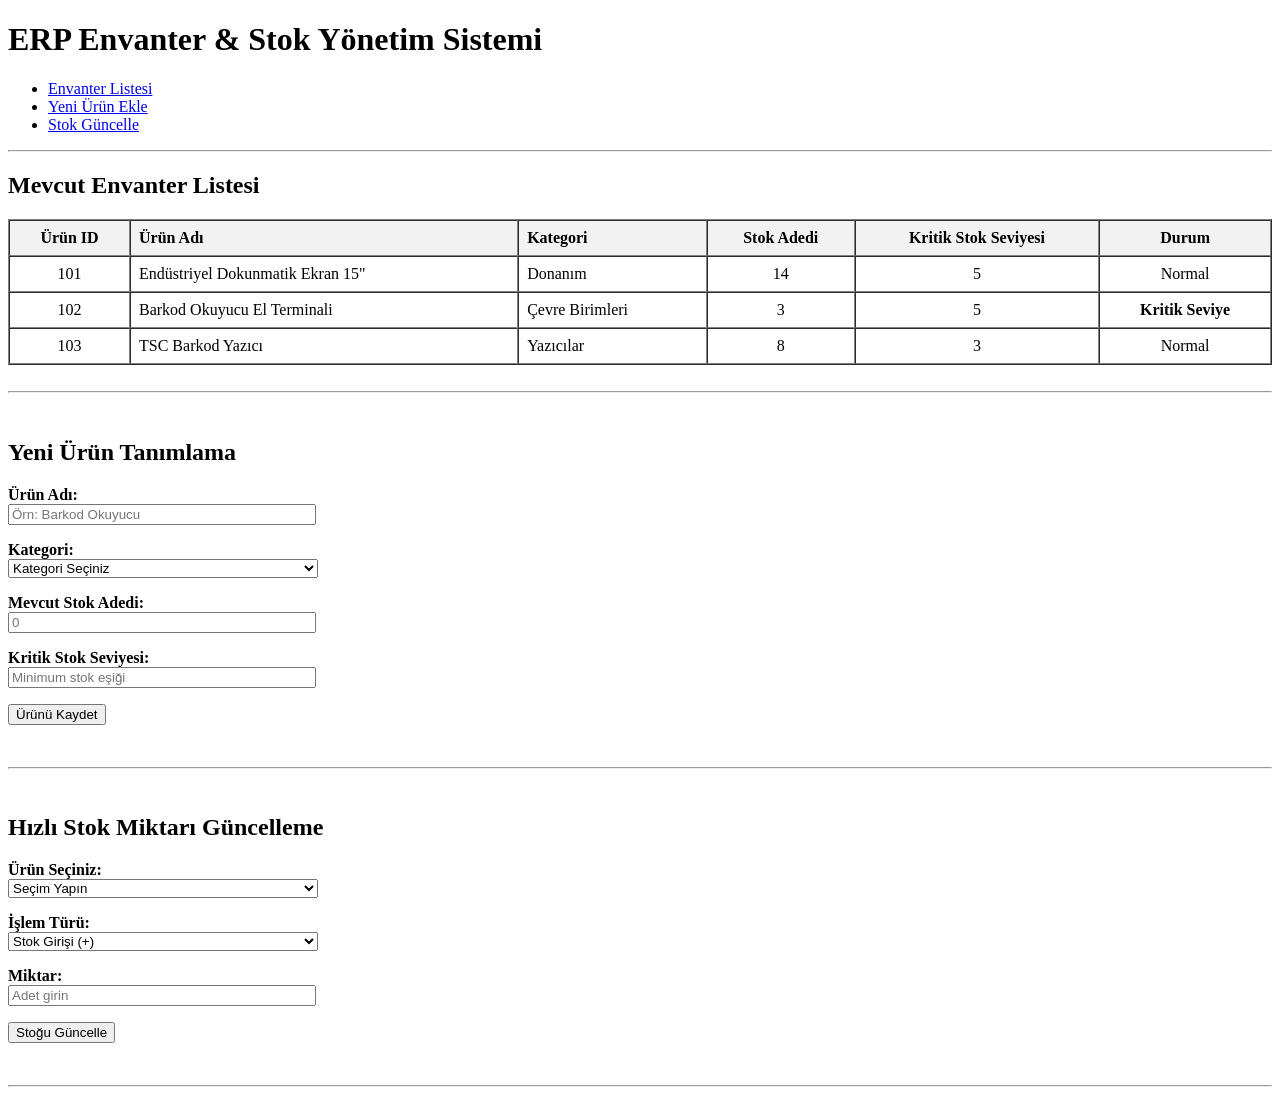
==== index.html @ ead0acec "1. Gun: HTML Iskeleti ve Envanter Taslagi Eklendi Envanter tablosu, urun ekleme formu ve stok guncel" ====
<!DOCTYPE html>
<html lang="tr">
<head>
    <meta charset="UTF-8">
    <meta name="viewport" content="width=device-width, initial-scale=1.0">
    <title>ERP Envanter ve Stok Yönetim Paneli</title>
</head>
<body>

    <!-- Üst Başlık ve Navigasyon -->
    <header>
        <h1>ERP Envanter & Stok Yönetim Sistemi</h1>
        <nav>
            <ul>
                <li><a href="#envanter-listesi">Envanter Listesi</a></li>
                <li><a href="#yeni-urun">Yeni Ürün Ekle</a></li>
                <li><a href="#stok-guncelle">Stok Güncelle</a></li>
            </ul>
        </nav>
    </header>

    <hr>

    <main>
        <!-- 1. Bölüm: Envanter Listesi -->
        <section id="envanter-listesi">
            <h2>Mevcut Envanter Listesi</h2>
            
            <!-- border, cellpadding ve cellspacing ile saf HTML tablo düzeni -->
            <table border="1" cellpadding="8" cellspacing="0" width="100%">
                <thead>
                    <tr bgcolor="#f2f2f2">
                        <th align="center">Ürün ID</th>
                        <th align="left">Ürün Adı</th>
                        <th align="left">Kategori</th>
                        <th align="center">Stok Adedi</th>
                        <th align="center">Kritik Stok Seviyesi</th>
                        <th align="center">Durum</th>
                    </tr>
                </thead>
                <tbody>
                    <tr>
                        <td align="center">101</td>
                        <td>Endüstriyel Dokunmatik Ekran 15"</td>
                        <td>Donanım</td>
                        <td align="center">14</td>
                        <td align="center">5</td>
                        <td align="center">Normal</td>
                    </tr>
                    <tr>
                        <td align="center">102</td>
                        <td>Barkod Okuyucu El Terminali</td>
                        <td>Çevre Birimleri</td>
                        <td align="center">3</td>
                        <td align="center">5</td>
                        <td align="center"><strong>Kritik Seviye</strong></td>
                    </tr>
                    <tr>
                        <td align="center">103</td>
                        <td>TSC Barkod Yazıcı</td>
                        <td>Yazıcılar</td>
                        <td align="center">8</td>
                        <td align="center">3</td>
                        <td align="center">Normal</td>
                    </tr>
                </tbody>
            </table>
        </section>

        <br><hr><br>

        <!-- 2. Bölüm: Yeni Ürün Ekleme Formu -->
        <section id="yeni-urun">
            <h2>Yeni Ürün Tanımlama</h2>
            <form action="#" method="POST">
                <p>
                    <label for="urunAdi"><strong>Ürün Adı:</strong></label><br>
                    <input type="text" id="urunAdi" name="urunAdi" placeholder="Örn: Barkod Okuyucu" style="width: 300px;" required>
                </p>

                <p>
                    <label for="kategoriId"><strong>Kategori:</strong></label><br>
                    <select id="kategoriId" name="kategoriId" style="width: 310px;" required>
                        <option value="">Kategori Seçiniz</option>
                        <option value="1">Dokunmatik Ekranlar</option>
                        <option value="2">Yazıcılar</option>
                        <option value="3">Barkod Okuyucular</option>
                        <option value="4">Donanım & Parça</option>
                    </select>
                </p>

                <p>
                    <label for="stokAdedi"><strong>Mevcut Stok Adedi:</strong></label><br>
                    <input type="number" id="stokAdedi" name="stokAdedi" min="0" placeholder="0" style="width: 300px;" required>
                </p>

                <p>
                    <label for="kritikStok"><strong>Kritik Stok Seviyesi:</strong></label><br>
                    <input type="number" id="kritikStok" name="kritikStok" min="1" placeholder="Minimum stok eşiği" style="width: 300px;" required>
                </p>

                <p>
                    <button type="submit">Ürünü Kaydet</button>
                </p>
            </form>
        </section>

        <br><hr><br>

        <!-- 3. Bölüm: Hızlı Stok Güncelleme Ekranı -->
        <section id="stok-guncelle">
            <h2>Hızlı Stok Miktarı Güncelleme</h2>
            <form action="#" method="POST">
                <p>
                    <label for="guncellenecekUrun"><strong>Ürün Seçiniz:</strong></label><br>
                    <select id="guncellenecekUrun" name="guncellenecekUrun" style="width: 310px;" required>
                        <option value="">Seçim Yapın</option>
                        <option value="101">101 - Endüstriyel Dokunmatik Ekran 15"</option>
                        <option value="102">102 - Barkod Okuyucu El Terminali</option>
                        <option value="103">103 - TSC Barkod Yazıcı</option>
                    </select>
                </p>

                <p>
                    <label for="islemTuru"><strong>İşlem Türü:</strong></label><br>
                    <select id="islemTuru" name="islemTuru" style="width: 310px;" required>
                        <option value="giris">Stok Girişi (+)</option>
                        <option value="cikis">Stok Çıkışı (-)</option>
                        <option value="dogrudan">Doğrudan Miktar Belirle</option>
                    </select>
                </p>

                <p>
                    <label for="islemMiktari"><strong>Miktar:</strong></label><br>
                    <input type="number" id="islemMiktari" name="islemMiktari" min="1" placeholder="Adet girin" style="width: 300px;" required>
                </p>

                <p>
                    <button type="submit">Stoğu Güncelle</button>
                </p>
            </form>
        </section>
    </main>

    <br><hr>


</body>
</html>
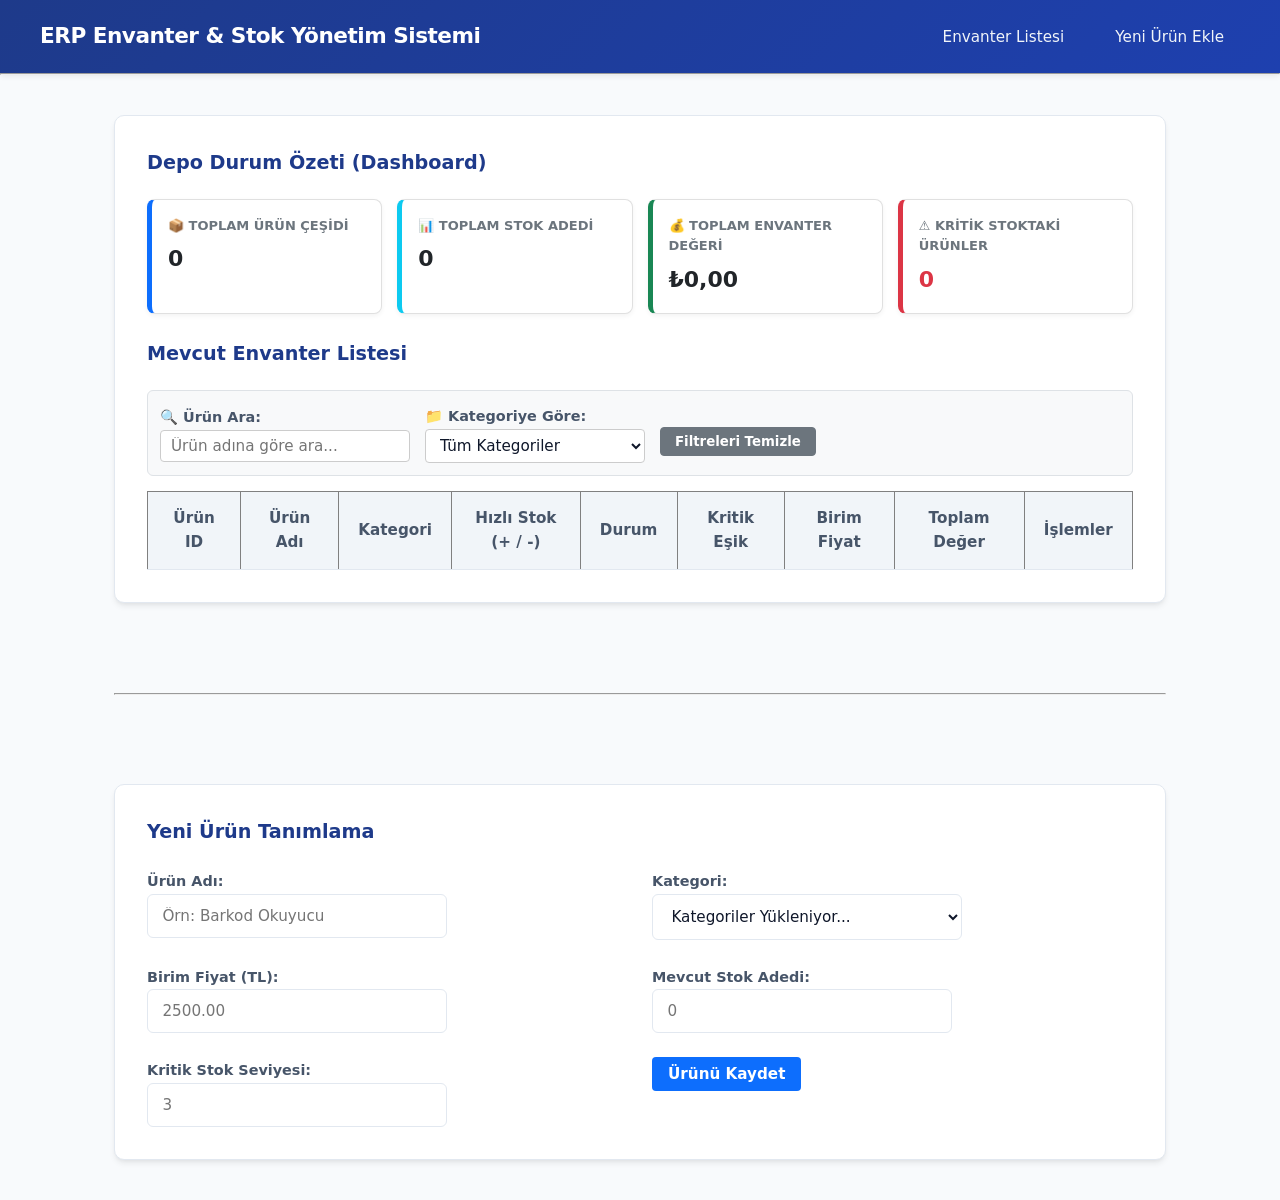
==== commit 76f03ed3: "14. Gün Görev Teslimi 14. Gun - Kritik stok kosullu satir renklendirmesi ve dinamik alarm bildirimi" ====
--- a/index.html
+++ b/index.html
@@ -1,20 +1,107 @@
 <!DOCTYPE html>
 <html lang="tr">
 <head>
+    <link rel="stylesheet" href="style.css">
     <meta charset="UTF-8">
     <meta name="viewport" content="width=device-width, initial-scale=1.0">
     <title>ERP Envanter ve Stok Yönetim Paneli</title>
+    <style>
+        .modal {
+            display: none;
+            position: fixed;
+            z-index: 999;
+            left: 0; top: 0;
+            width: 100%; height: 100%;
+            background-color: rgba(0, 0, 0, 0.5);
+        }
+        .modal-content {
+            background-color: #fff;
+            margin: 8% auto;
+            padding: 20px;
+            border-radius: 8px;
+            width: 350px;
+            box-shadow: 0 4px 8px rgba(0,0,0,0.2);
+        }
+        .stok-btn {
+            padding: 3px 8px;
+            font-weight: bold;
+            cursor: pointer;
+            border-radius: 4px;
+            border: 1px solid #ccc;
+            background: #f8f9fa;
+        }
+        .stok-btn:hover { background: #e2e6ea; }
+
+       
+        .filtre-alani {
+            display: flex;
+            gap: 15px;
+            margin-bottom: 15px;
+            align-items: center;
+            background: #f8f9fa;
+            padding: 12px;
+            border-radius: 6px;
+            border: 1px solid #dee2e6;
+        }
+      
+        .dashboard-grid {
+            display: grid;
+            grid-template-columns: repeat(auto-fit, minmax(200px, 1fr));
+            gap: 15px;
+            margin-bottom: 25px;
+        }
+        .stat-card {
+            background: #ffffff;
+            border: 1px solid #e0e0e0;
+            border-radius: 8px;
+            padding: 16px;
+            box-shadow: 0 2px 5px rgba(0,0,0,0.05);
+            border-left: 5px solid #0d6efd;
+        }
+        .stat-card.warning { border-left-color: #dc3545; }
+        .stat-card.success { border-left-color: #198754; }
+        .stat-card.info { border-left-color: #0dcaf0; }
+        .stat-title {
+            font-size: 13px;
+            color: #6c757d;
+            text-transform: uppercase;
+            font-weight: bold;
+            margin-bottom: 5px;
+        }
+        .stat-value {
+            font-size: 22px;
+            font-weight: bold;
+            color: #212529;
+        }
+        /* 14. GÜN: Kritik Stok Uyarı Barı ve Satır Vurgulama */
+        .alert-banner {
+            display: none;
+            background-color: #f8d7da;
+            color: #842029;
+            border: 1px solid #f5c2c7;
+            padding: 12px 18px;
+            border-radius: 6px;
+            margin-bottom: 20px;
+            font-weight: 500;
+            align-items: center;
+            justify-content: space-between;
+        }
+        .satir-kritik {
+            background-color: #fff2f2 !important;
+        }
+        .satir-kritik:hover {
+            background-color: #ffe6e6 !important;
+        }
+    </style>
 </head>
 <body>
 
-    <!-- Üst Başlık ve Navigasyon -->
     <header>
         <h1>ERP Envanter & Stok Yönetim Sistemi</h1>
         <nav>
             <ul>
                 <li><a href="#envanter-listesi">Envanter Listesi</a></li>
                 <li><a href="#yeni-urun">Yeni Ürün Ekle</a></li>
-                <li><a href="#stok-guncelle">Stok Güncelle</a></li>
             </ul>
         </nav>
     </header>
@@ -22,128 +109,446 @@
     <hr>
 
     <main>
+        <!-- 14. GÜN: KRİTİK STOK DİNAMİK UYARI BARI -->
+        <div id="kritikStokUyariBari" class="alert-banner">
+            <div>
+                <strong>🚨 DİKKAT:</strong> Depoda kritik stok seviyesine düşmüş <span id="kritikSayiVurgu" style="font-weight: bold; text-decoration: underline;">0</span> adet ürün bulunmaktadır! Lütfen acil tedarik sağlayınız.
+            </div>
+            <button onclick="document.querySelector('#kritikStokUyariBari').style.display='none'" style="background: none; border: none; font-size: 16px; cursor: pointer; color: #842029; font-weight: bold;">✕</button>
+        </div>
         <!-- 1. Bölüm: Envanter Listesi -->
         <section id="envanter-listesi">
+          <!-- 12. GÜN: DASHBOARD SAYAÇ KARTLARI -->
+            <h2>Depo Durum Özeti (Dashboard)</h2>
+            <div class="dashboard-grid">
+                <div class="stat-card">
+                    <div class="stat-title">📦 Toplam Ürün Çeşidi</div>
+                    <div class="stat-value" id="kartToplamCesit">0</div>
+                </div>
+                <div class="stat-card info">
+                    <div class="stat-title">📊 Toplam Stok Adedi</div>
+                    <div class="stat-value" id="kartToplamStok">0</div>
+                </div>
+                <div class="stat-card success">
+                    <div class="stat-title">💰 Toplam Envanter Değeri</div>
+                    <div class="stat-value" id="kartToplamDeger">₺0,00</div>
+                </div>
+                <div class="stat-card warning">
+                    <div class="stat-title">⚠️ Kritik Stoktaki Ürünler</div>
+                    <div class="stat-value" id="kartKritikStok" style="color: #dc3545;">0</div>
+                </div>
+            </div>
             <h2>Mevcut Envanter Listesi</h2>
             
-            <!-- border, cellpadding ve cellspacing ile saf HTML tablo düzeni -->
+         
+            <div class="filtre-alani">
+                <div>
+                    <label for="aramaKutusu"><strong>🔍 Ürün Ara:</strong></label><br>
+                    <input type="text" id="aramaKutusu" placeholder="Ürün adına göre ara..." style="padding: 6px 10px; width: 250px; border: 1px solid #ccc; border-radius: 4px;">
+                </div>
+
+                <div>
+                    <label for="filtreKategori"><strong>📁 Kategoriye Göre:</strong></label><br>
+                    <select id="filtreKategori" style="padding: 6px 10px; width: 220px; border: 1px solid #ccc; border-radius: 4px;">
+                        <option value="">Tüm Kategoriler</option>
+                    </select>
+                </div>
+
+                <div style="margin-top: 18px;">
+                    <button type="button" onclick="filtreleriTemizle()" style="padding: 6px 14px; cursor: pointer; border: 1px solid #6c757d; background: #6c757d; color: white; border-radius: 4px; font-weight: bold;">Filtreleri Temizle</button>
+                </div>
+            </div>
+
             <table border="1" cellpadding="8" cellspacing="0" width="100%">
                 <thead>
-                    <tr bgcolor="#f2f2f2">
-                        <th align="center">Ürün ID</th>
-                        <th align="left">Ürün Adı</th>
-                        <th align="left">Kategori</th>
-                        <th align="center">Stok Adedi</th>
-                        <th align="center">Kritik Stok Seviyesi</th>
-                        <th align="center">Durum</th>
+                    <tr>
+                        <th>Ürün ID</th>
+                        <th>Ürün Adı</th>
+                        <th>Kategori</th>
+                        <th>Hızlı Stok (+ / -)</th>
+                        <th>Durum</th>
+                        <th>Kritik Eşik</th>
+                        <th>Birim Fiyat</th>
+                        <th>Toplam Değer</th>
+                        <th>İşlemler</th>
                     </tr>
                 </thead>
-                <tbody>
-                    <tr>
-                        <td align="center">101</td>
-                        <td>Endüstriyel Dokunmatik Ekran 15"</td>
-                        <td>Donanım</td>
-                        <td align="center">14</td>
-                        <td align="center">5</td>
-                        <td align="center">Normal</td>
-                    </tr>
-                    <tr>
-                        <td align="center">102</td>
-                        <td>Barkod Okuyucu El Terminali</td>
-                        <td>Çevre Birimleri</td>
-                        <td align="center">3</td>
-                        <td align="center">5</td>
-                        <td align="center"><strong>Kritik Seviye</strong></td>
-                    </tr>
-                    <tr>
-                        <td align="center">103</td>
-                        <td>TSC Barkod Yazıcı</td>
-                        <td>Yazıcılar</td>
-                        <td align="center">8</td>
-                        <td align="center">3</td>
-                        <td align="center">Normal</td>
-                    </tr>
+                <tbody id="envanterTabloGovdesi">
+                  
                 </tbody>
             </table>
         </section>
 
         <br><hr><br>
 
-        <!-- 2. Bölüm: Yeni Ürün Ekleme Formu -->
+      
         <section id="yeni-urun">
             <h2>Yeni Ürün Tanımlama</h2>
-            <form action="#" method="POST">
+            <form id="yeniUrunFormu">
                 <p>
                     <label for="urunAdi"><strong>Ürün Adı:</strong></label><br>
-                    <input type="text" id="urunAdi" name="urunAdi" placeholder="Örn: Barkod Okuyucu" style="width: 300px;" required>
-                </p>
-
+                    <input type="text" id="urunAdi" placeholder="Örn: Barkod Okuyucu" style="width: 300px;" required>
+                </p>
                 <p>
                     <label for="kategoriId"><strong>Kategori:</strong></label><br>
-                    <select id="kategoriId" name="kategoriId" style="width: 310px;" required>
-                        <option value="">Kategori Seçiniz</option>
-                        <option value="1">Dokunmatik Ekranlar</option>
-                        <option value="2">Yazıcılar</option>
-                        <option value="3">Barkod Okuyucular</option>
-                        <option value="4">Donanım & Parça</option>
+                    <select id="kategoriId" style="width: 310px;" required>
+                        <option value="">Kategoriler Yükleniyor...</option>
                     </select>
                 </p>
-
+                <p>
+                    <label for="birimFiyat"><strong>Birim Fiyat (TL):</strong></label><br>
+                    <input type="number" id="birimFiyat" step="0.01" min="0" placeholder="2500.00" style="width: 300px;" required>
+                </p>
                 <p>
                     <label for="stokAdedi"><strong>Mevcut Stok Adedi:</strong></label><br>
-                    <input type="number" id="stokAdedi" name="stokAdedi" min="0" placeholder="0" style="width: 300px;" required>
-                </p>
-
+                    <input type="number" id="stokAdedi" min="0" placeholder="0" style="width: 300px;" required>
+                </p>
                 <p>
                     <label for="kritikStok"><strong>Kritik Stok Seviyesi:</strong></label><br>
-                    <input type="number" id="kritikStok" name="kritikStok" min="1" placeholder="Minimum stok eşiği" style="width: 300px;" required>
-                </p>
-
-                <p>
-                    <button type="submit">Ürünü Kaydet</button>
-                </p>
-            </form>
-        </section>
-
-        <br><hr><br>
-
-        <!-- 3. Bölüm: Hızlı Stok Güncelleme Ekranı -->
-        <section id="stok-guncelle">
-            <h2>Hızlı Stok Miktarı Güncelleme</h2>
-            <form action="#" method="POST">
-                <p>
-                    <label for="guncellenecekUrun"><strong>Ürün Seçiniz:</strong></label><br>
-                    <select id="guncellenecekUrun" name="guncellenecekUrun" style="width: 310px;" required>
-                        <option value="">Seçim Yapın</option>
-                        <option value="101">101 - Endüstriyel Dokunmatik Ekran 15"</option>
-                        <option value="102">102 - Barkod Okuyucu El Terminali</option>
-                        <option value="103">103 - TSC Barkod Yazıcı</option>
-                    </select>
-                </p>
-
-                <p>
-                    <label for="islemTuru"><strong>İşlem Türü:</strong></label><br>
-                    <select id="islemTuru" name="islemTuru" style="width: 310px;" required>
-                        <option value="giris">Stok Girişi (+)</option>
-                        <option value="cikis">Stok Çıkışı (-)</option>
-                        <option value="dogrudan">Doğrudan Miktar Belirle</option>
-                    </select>
-                </p>
-
-                <p>
-                    <label for="islemMiktari"><strong>Miktar:</strong></label><br>
-                    <input type="number" id="islemMiktari" name="islemMiktari" min="1" placeholder="Adet girin" style="width: 300px;" required>
-                </p>
-
-                <p>
-                    <button type="submit">Stoğu Güncelle</button>
+                    <input type="number" id="kritikStok" min="1" placeholder="3" style="width: 300px;" required>
+                </p>
+                <p>
+                    <button type="submit" style="background-color: #0d6efd; color: white; padding: 8px 16px; border: none; border-radius: 4px; cursor: pointer; font-weight: bold;">Ürünü Kaydet</button>
                 </p>
             </form>
         </section>
     </main>
 
-    <br><hr>
-
-
+   
+    <div id="duzenleModal" class="modal">
+        <div class="modal-content">
+            <h3>Ürün Bilgilerini Düzenle</h3>
+            <form id="modalDuzenleFormu">
+                <input type="hidden" id="editUrunId">
+                <p>
+                    <label><strong>Ürün Adı:</strong></label><br>
+                    <input type="text" id="editUrunAdi" style="width: 95%;" required>
+                </p>
+                <p>
+                    <label><strong>Birim Fiyat (TL):</strong></label><br>
+                    <input type="number" id="editBirimFiyat" step="0.01" style="width: 95%;" required>
+                </p>
+                <p>
+                    <label><strong>Stok Adedi:</strong></label><br>
+                    <input type="number" id="editStokAdedi" style="width: 95%;" required>
+                </p>
+                <p>
+                    <label><strong>Kritik Stok Eşiği:</strong></label><br>
+                    <input type="number" id="editKritikStok" style="width: 95%;" required>
+                </p>
+                <div style="text-align: right; margin-top: 15px;">
+                    <button type="button" onclick="modalKapat()" style="padding: 6px 12px; margin-right: 8px; cursor: pointer;">İptal</button>
+                    <button type="submit" style="background-color: #ffc107; color: black; border: none; padding: 6px 14px; border-radius: 4px; font-weight: bold; cursor: pointer;">Güncelle</button>
+                </div>
+            </form>
+        </div>
+    </div>
+
+<script>
+  const API_BASE = 'http://localhost:5134/api';
+  let tumUrunler = []; 
+// 12. GÜN: Dashboard Verilerini Çek ve Kartlara Bas
+  async function dashboardVerileriniGetir() {
+    try {
+      const yanit = await fetch(`${API_BASE}/dashboard`);
+      const data = await yanit.json();
+
+      const toplamCesit = data.toplamUrunCesidi ?? data.ToplamUrunCesidi ?? 0;
+      const toplamStok = data.toplamStokAdedi ?? data.ToplamStokAdedi ?? 0;
+      const toplamDeger = data.toplamEnvanterDegeri ?? data.ToplamEnvanterDegeri ?? 0;
+      const kritikStok = data.kritikUrunSayisi ?? data.KritikUrunSayisi ?? 0;
+
+      document.querySelector('#kartToplamCesit').textContent = toplamCesit;
+      document.querySelector('#kartToplamStok').textContent = Number(toplamStok).toLocaleString('tr-TR');
+      document.querySelector('#kartToplamDeger').textContent = Number(toplamDeger).toLocaleString('tr-TR', { style: 'currency', currency: 'TRY' });
+      document.querySelector('#kartKritikStok').textContent = kritikStok;
+    } catch (hata) {
+      console.error('Dashboard çekme hatası:', hata);
+    }
+  }
+ 
+  async function envanteriGetir() {
+    try {
+      const yanit = await fetch(`${API_BASE}/products`);
+      tumUrunler = await yanit.json();
+      tabloyuEkranaBas(tumUrunler);
+      dashboardVerileriniGetir(); // <-- Tablo yenilendikçe kartları da anlık yeniler
+    } catch (hata) {
+      console.error('Listeleme hatası:', hata);
+    }
+  }
+  // 14. GÜN: Tabloyu Ekrana Basma & Kritik Stokları Kırmızıyla Vurgulama
+  function tabloyuEkranaBas(liste) {
+    const tabloGovdesi = document.querySelector('#envanterTabloGovdesi');
+    const uyariBari = document.querySelector('#kritikStokUyariBari');
+    const uyariSayi = document.querySelector('#kritikSayiVurgu');
+    
+    if (!tabloGovdesi) return;
+    tabloGovdesi.innerHTML = '';
+
+    if (liste.length === 0) {
+      tabloGovdesi.innerHTML = `<tr><td colspan="9" align="center" style="color: #6c757d; padding: 20px;">Aramanıza uygun ürün bulunamadı.</td></tr>`;
+      if (uyariBari) uyariBari.style.display = 'none';
+      return;
+    }
+
+    // 14. Gün: Kritik stokta kaç ürün var say ve uyarı barını yönet
+    let kritikUrunAdedi = 0;
+
+    liste.forEach(urun => {
+      const satir = document.createElement('tr');
+
+      // ÖDEV ŞARTI: Stok kritik eşiğe eşit veya altındaysa
+      const isKritik = urun.stokAdedi <= urun.kritikStokSeviyesi;
+
+      if (isKritik) {
+        kritikUrunAdedi++;
+        satir.classList.add('satir-kritik'); // Satırı kırmızı tonuyla boya
+      }
+
+      const durumRozeti = isKritik
+        ? `<span style="color: #dc3545; font-weight: bold; background: #ffe6e6; padding: 3px 8px; border-radius: 4px; border: 1px solid #f5c2c7;">⚠️ Kritik Stok</span>`
+        : `<span style="color: #198754; background: #e8f5e9; padding: 3px 8px; border-radius: 4px;">Yeterli</span>`;
+
+      satir.innerHTML = `
+        <td>${urun.urunID}</td>
+        <td><strong>${urun.urunAdi}</strong></td>
+        <td>${urun.kategoriAdi}</td>
+        <td>
+          <button class="stok-btn" onclick="hizliStokDegistir(${urun.urunID}, -1)">➖</button>
+          <strong style="margin: 0 8px; font-size: 15px; color: ${isKritik ? '#dc3545' : '#212529'};">${urun.stokAdedi}</strong>
+          <button class="stok-btn" onclick="hizliStokDegistir(${urun.urunID}, 1)">➕</button>
+        </td>
+        <td>${durumRozeti}</td>
+        <td>${urun.kritikStokSeviyesi}</td>
+        <td>${Number(urun.birimFiyat).toLocaleString('tr-TR', { style: 'currency', currency: 'TRY' })}</td>
+        <td>${Number(urun.toplamDeger).toLocaleString('tr-TR', { style: 'currency', currency: 'TRY' })}</td>
+        <td>
+          <button onclick="duzenleModalAc(${urun.urunID})" style="background-color: #ffc107; color: black; border: none; padding: 5px 10px; border-radius: 4px; cursor: pointer; font-weight: bold; margin-right: 5px;">Düzenle</button>
+          <button onclick="urunSil(${urun.urunID})" style="background-color: #dc3545; color: white; border: none; padding: 5px 10px; border-radius: 4px; cursor: pointer; font-weight: bold;">Sil</button>
+        </td>
+      `;
+      tabloGovdesi.appendChild(satir);
+    });
+
+    // Kritik ürün varsa üstteki kırmızı uyarı barını göster, yoksa gizle
+    if (uyariBari && uyariSayi) {
+      if (kritikUrunAdedi > 0) {
+        uyariSayi.textContent = kritikUrunAdedi;
+        uyariBari.style.display = 'flex';
+      } else {
+        uyariBari.style.display = 'none';
+      }
+    }
+  }  function filtreUygula() {
+    const aramaMetni = document.querySelector('#aramaKutusu').value.toLowerCase().trim();
+    const secilenKategori = document.querySelector('#filtreKategori').value;
+
+    const filtrelenmis = tumUrunler.filter(urun => {
+      const isimUyuyor = urun.urunAdi.toLowerCase().includes(aramaMetni);
+      const kategoriUyuyor = secilenKategori === '' || urun.kategoriAdi === secilenKategori;
+      return isimUyuyor && kategoriUyuyor;
+    });
+
+    tabloyuEkranaBas(filtrelenmis);
+  }
+
+ 
+  function filtreleriTemizle() {
+    document.querySelector('#aramaKutusu').value = '';
+    document.querySelector('#filtreKategori').value = '';
+    tabloyuEkranaBas(tumUrunler);
+  }
+
+ 
+  document.querySelector('#aramaKutusu').addEventListener('input', filtreUygula);
+  document.querySelector('#filtreKategori').addEventListener('change', filtreUygula);
+
+
+  async function kategorileriGetir() {
+    try {
+      const yanit = await fetch(`${API_BASE}/categories`);
+      const kategoriler = await yanit.json();
+      
+      const formSelect = document.querySelector('#kategoriId');
+      const filtreSelect = document.querySelector('#filtreKategori');
+
+      if (formSelect) formSelect.innerHTML = '<option value="">Kategori Seçiniz</option>';
+      if (filtreSelect) filtreSelect.innerHTML = '<option value="">Tüm Kategoriler</option>';
+
+      kategoriler.forEach(k => {
+       
+        if (formSelect) {
+          const optForm = document.createElement('option');
+          optForm.value = k.kategoriID;
+          optForm.textContent = k.kategoriAdi;
+          formSelect.appendChild(optForm);
+        }
+
+       
+        if (filtreSelect) {
+          const optFiltre = document.createElement('option');
+          optFiltre.value = k.kategoriAdi;
+          optFiltre.textContent = k.kategoriAdi;
+          filtreSelect.appendChild(optFiltre);
+        }
+      });
+    } catch (hata) {
+      console.error('Kategori çekme hatası:', hata);
+    }
+  }
+
+ 
+  async function hizliStokDegistir(id, degisim) {
+    try {
+      await fetch(`${API_BASE}/products/${id}/stock?degisim=${degisim}`, { method: 'PATCH' });
+      await envanteriGetir();
+      filtreUygula();
+    } catch (hata) {
+      console.error('Stok değişim hatası:', hata);
+    }
+  }
+
+
+  function duzenleModalAc(id) {
+    const urun = tumUrunler.find(u => u.urunID === id);
+    if (!urun) return;
+
+    document.querySelector('#editUrunId').value = urun.urunID;
+    document.querySelector('#editUrunAdi').value = urun.urunAdi;
+    document.querySelector('#editBirimFiyat').value = urun.birimFiyat;
+    document.querySelector('#editStokAdedi').value = urun.stokAdedi;
+    document.querySelector('#editKritikStok').value = urun.kritikStokSeviyesi;
+    document.querySelector('#duzenleModal').style.display = 'block';
+  }
+
+  function modalKapat() {
+    document.querySelector('#duzenleModal').style.display = 'none';
+  }
+
+  // 13. GÜN: Modal Ürün Güncelleme Validasyonu
+document.querySelector('#modalDuzenleFormu').addEventListener('submit', async (e) => {
+    e.preventDefault();
+
+    const urunID = parseInt(document.querySelector('#editUrunId').value);
+    const urunAdi = document.querySelector('#editUrunAdi').value.trim();
+    const birimFiyat = parseFloat(document.querySelector('#editBirimFiyat').value);
+    const stokAdedi = parseInt(document.querySelector('#editStokAdedi').value);
+    const kritikStokSeviyesi = parseInt(document.querySelector('#editKritikStok').value);
+
+    // Kontroller: Hatalıysa durdur ve uyar
+    if (urunAdi.length < 2) {
+        alert('Hata: Ürün adı en az 2 harf olmalı!');
+        return;
+    }
+    if (isNaN(birimFiyat) || birimFiyat <= 0) {
+        alert('Hata: Fiyat 0 veya eksi olamaz!');
+        return;
+    }
+    if (isNaN(stokAdedi) || stokAdedi < 0) {
+        alert('Hata: Stok adedi eksi olamaz!');
+        return;
+    }
+    if (isNaN(kritikStokSeviyesi) || kritikStokSeviyesi < 1) {
+        alert('Hata: Kritik stok eşiği en az 1 olmalıdır!');
+        return;
+    }
+
+    const guncelVeri = { urunID, urunAdi, birimFiyat, stokAdedi, kritikStokSeviyesi };
+
+    try {
+        const yanit = await fetch(`${API_BASE}/products`, {
+            method: 'PUT',
+            headers: { 'Content-Type': 'application/json' },
+            body: JSON.stringify(guncelVeri)
+        });
+        const sonuc = await yanit.json();
+        if (sonuc.success) {
+            alert('Ürün başarıyla güncellendi!');
+            modalKapat();
+            await envanteriGetir();
+            filtreUygula();
+        } else {
+            alert('Sunucu Hatası: ' + sonuc.message);
+        }
+    } catch (hata) {
+        console.error('Güncelleme hatası:', hata);
+        alert('Sunucuya bağlanılamadı.');
+    }
+});
+
+  async function urunSil(id) {
+    if (!confirm(`${id} ID'li ürünü silmek istediğinize emin misiniz?`)) return;
+    try {
+      await fetch(`${API_BASE}/products/${id}`, { method: 'DELETE' });
+      await envanteriGetir();
+      filtreUygula();
+    } catch (hata) {
+      console.error('Silme hatası:', hata);
+    }
+  }
+
+ 
+  // 13. GÜN: Yeni Ürün Ekleme Validasyonu (Güvenlik Kontrolü)
+document.querySelector('#yeniUrunFormu').addEventListener('submit', async (e) => {
+    e.preventDefault();
+
+    const urunAdi = document.querySelector('#urunAdi').value.trim();
+    const kategoriID = parseInt(document.querySelector('#kategoriId').value);
+    const birimFiyat = parseFloat(document.querySelector('#birimFiyat').value);
+    const stokAdedi = parseInt(document.querySelector('#stokAdedi').value);
+    const kritikStokSeviyesi = parseInt(document.querySelector('#kritikStok').value);
+
+    // Kontroller: Hatalıysa durdur ve uyar
+    if (urunAdi.length < 2) {
+        alert('Hata: Ürün adı en az 2 harf olmalı, boş bırakılamaz!');
+        return;
+    }
+    if (isNaN(kategoriID) || kategoriID <= 0) {
+        alert('Hata: Lütfen bir kategori seçiniz!');
+        return;
+    }
+    if (isNaN(birimFiyat) || birimFiyat <= 0) {
+        alert('Hata: Fiyat 0 veya eksi olamaz!');
+        return;
+    }
+    if (isNaN(stokAdedi) || stokAdedi < 0) {
+        alert('Hata: Stok adedi eksi (negatif) olamaz!');
+        return;
+    }
+    if (isNaN(kritikStokSeviyesi) || kritikStokSeviyesi < 1) {
+        alert('Hata: Kritik stok eşiği en az 1 olmalıdır!');
+        return;
+    }
+
+    const yeniUrun = { urunAdi, kategoriID, birimFiyat, stokAdedi, kritikStokSeviyesi };
+
+    try {
+        const yanit = await fetch(`${API_BASE}/products`, {
+            method: 'POST',
+            headers: { 'Content-Type': 'application/json' },
+            body: JSON.stringify(yeniUrun)
+        });
+        const sonuc = await yanit.json();
+        if (sonuc.success) {
+            alert('Ürün başarıyla eklendi!');
+            document.querySelector('#yeniUrunFormu').reset();
+            await envanteriGetir();
+            filtreUygula();
+        } else {
+            alert('Sunucu Hatası: ' + sonuc.message);
+        }
+    } catch (hata) {
+        console.error('Ekleme hatası:', hata);
+        alert('Sunucuya bağlanılamadı.');
+    }
+});
+  document.addEventListener('DOMContentLoaded', () => {
+    envanteriGetir();
+    kategorileriGetir();
+    dashboardVerileriniGetir();
+  });
+  
+</script>
 </body>
 </html>
--- a/style.css
+++ b/style.css
@@ -0,0 +1,207 @@
+
+:root {
+    --primary-color: #1e3a8a;
+    --primary-hover: #1d4ed8;
+    --secondary-color: #475569;
+    --bg-color: #f8fafc;
+    --card-bg: #ffffff;
+    --text-color: #0f172a;
+    --border-color: #e2e8f0;
+    --danger-color: #dc2626;
+    --danger-bg: #fee2e2;
+    --success-color: #16a34a;
+    --success-bg: #dcfce7;
+    --shadow: 0 4px 6px -1px rgba(0, 0, 0, 0.08), 0 2px 4px -2px rgba(0, 0, 0, 0.05);
+    --radius: 10px;
+}
+
+* {
+    margin: 0;
+    padding: 0;
+    box-sizing: border-box;
+    font-family: 'Segoe UI', system-ui, -apple-system, sans-serif;
+}
+
+body {
+    background-color: var(--bg-color);
+    color: var(--text-color);
+    line-height: 1.6;
+}
+
+
+header {
+    background: linear-gradient(135deg, #1e3a8a, #1e40af);
+    color: #ffffff;
+    padding: 1.2rem 2.5rem;
+    display: flex;
+    justify-content: space-between;
+    align-items: center;
+    box-shadow: var(--shadow);
+}
+
+header h1 {
+    font-size: 1.35rem;
+    font-weight: 700;
+    letter-spacing: -0.5px;
+}
+
+nav ul {
+    list-style: none;
+    display: flex;
+    gap: 1.2rem;
+}
+
+nav a {
+    color: #f1f5f9;
+    text-decoration: none;
+    font-size: 0.95rem;
+    font-weight: 500;
+    padding: 0.5rem 1rem;
+    border-radius: 6px;
+    transition: all 0.2s ease;
+}
+
+nav a:hover {
+    background-color: rgba(255, 255, 255, 0.15);
+    color: #ffffff;
+}
+
+
+main {
+    max-width: 1100px;
+    margin: 2.5rem auto;
+    padding: 0 1.5rem;
+    display: flex;
+    flex-direction: column;
+    gap: 2rem;
+}
+
+section {
+    background-color: var(--card-bg);
+    border-radius: var(--radius);
+    padding: 2rem;
+    box-shadow: var(--shadow);
+    border: 1px solid var(--border-color);
+}
+
+section h2 {
+    font-size: 1.2rem;
+    color: var(--primary-color);
+    margin-bottom: 1.25rem;
+    font-weight: 600;
+}
+
+
+table {
+    width: 100%;
+    border-collapse: collapse;
+    margin-top: 0.5rem;
+}
+
+th, td {
+    padding: 0.9rem 1.2rem;
+    border-bottom: 1px solid var(--border-color);
+    font-size: 0.95rem;
+}
+
+thead {
+    background-color: #f1f5f9;
+}
+
+th {
+    font-weight: 600;
+    color: var(--secondary-color);
+}
+
+tbody tr:hover {
+    background-color: #f8fafc;
+}
+
+
+.badge-normal {
+    background-color: var(--success-bg);
+    color: var(--success-color);
+    padding: 0.3rem 0.75rem;
+    border-radius: 20px;
+    font-size: 0.8rem;
+    font-weight: 600;
+    display: inline-block;
+}
+
+.badge-critical {
+    background-color: var(--danger-bg);
+    color: var(--danger-color);
+    padding: 0.3rem 0.75rem;
+    border-radius: 20px;
+    font-size: 0.8rem;
+    font-weight: 600;
+    display: inline-block;
+}
+
+
+
+form {
+    display: grid;
+    grid-template-columns: 1fr 1fr; /* Yan yana eşit 2 sütun */
+    gap: 1.5rem;
+    margin-top: 1rem;
+}
+
+form > div {
+    display: flex;
+    flex-direction: column;
+    gap: 0.5rem;
+}
+
+
+form > div.form-actions {
+    grid-column: 1 / -1; 
+    margin-top: 0.5rem;
+}
+
+label {
+    font-size: 0.9rem;
+    font-weight: 600;
+    color: var(--secondary-color);
+}
+
+input, select {
+    width: 100%;
+    padding: 0.75rem 0.9rem;
+    border: 1px solid var(--border-color);
+    border-radius: 6px;
+    font-size: 0.95rem;
+    color: var(--text-color);
+    background-color: #ffffff;
+    transition: border-color 0.2s, box-shadow 0.2s;
+}
+
+input:focus, select:focus {
+    outline: none;
+    border-color: var(--primary-color);
+    box-shadow: 0 0 0 3px rgba(30, 58, 138, 0.12);
+}
+
+button[type="submit"] {
+    background-color: var(--primary-color);
+    color: #ffffff;
+    border: none;
+    padding: 0.8rem 1.8rem;
+    border-radius: 6px;
+    font-size: 0.95rem;
+    font-weight: 600;
+    cursor: pointer;
+    transition: background-color 0.2s ease;
+    align-self: flex-start; 
+}
+
+button[type="submit"]:hover {
+    background-color: var(--primary-hover);
+}
+
+
+@media (max-width: 768px) {
+    form {
+        grid-template-columns: 1fr;
+    }
+}
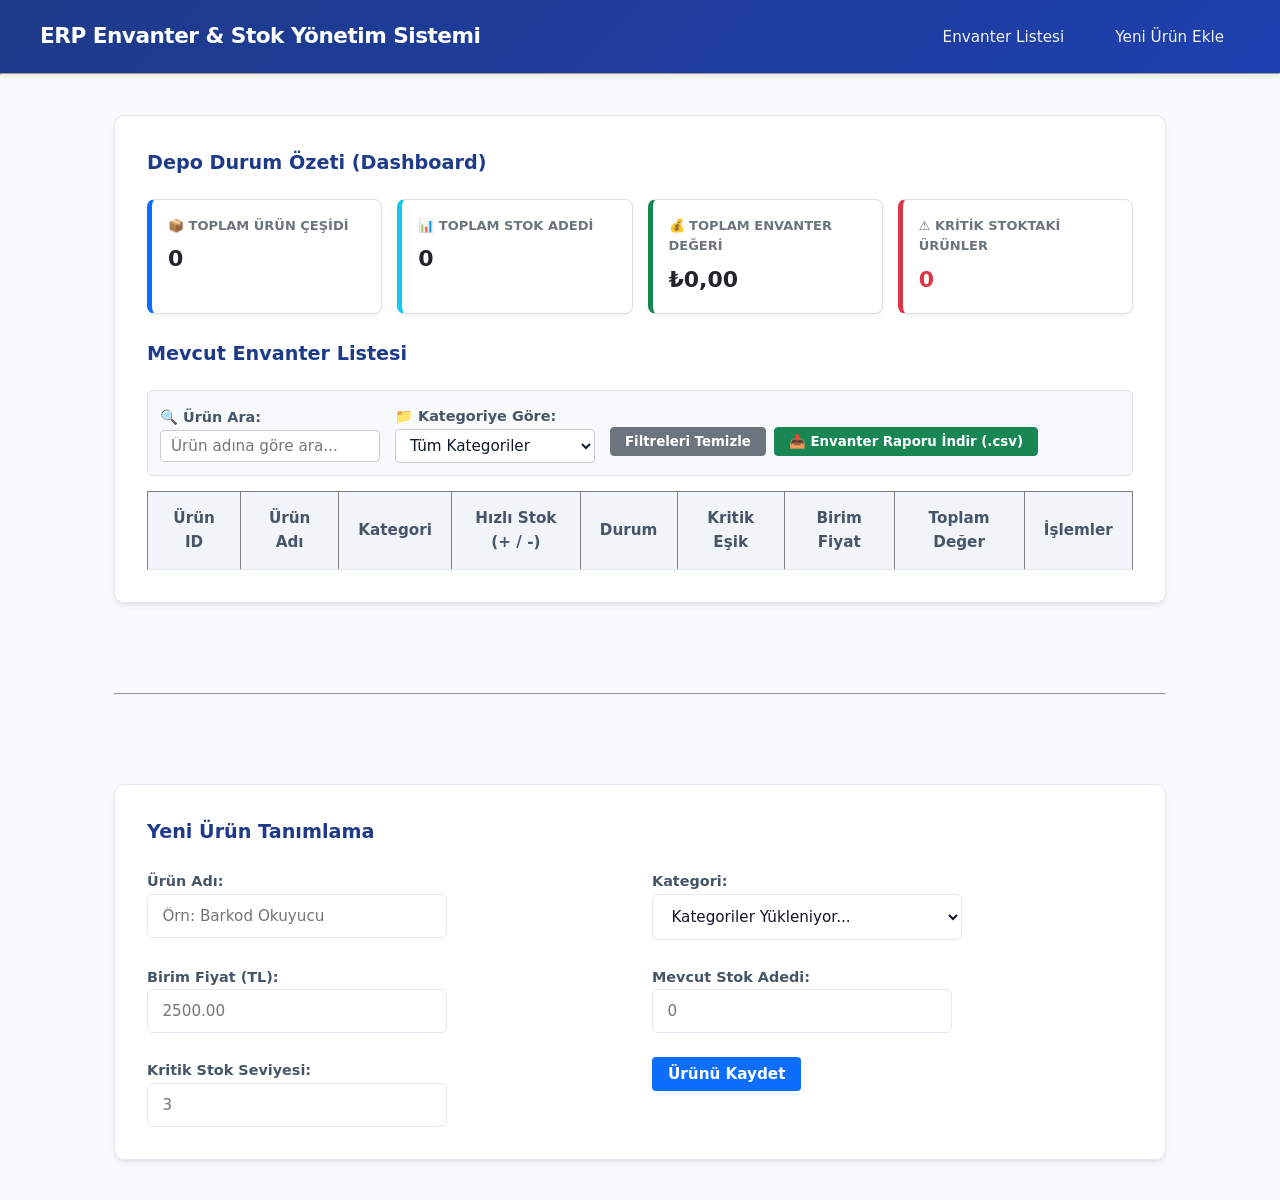
==== commit 88e9c4a5: "15.Gün Görev Teslimi 15. Gun - Envanter verilerinin istemci tarafindan UTF-8 BOM ile CSV olarak disa" ====
--- a/index.html
+++ b/index.html
@@ -144,18 +144,19 @@
             <div class="filtre-alani">
                 <div>
                     <label for="aramaKutusu"><strong>🔍 Ürün Ara:</strong></label><br>
-                    <input type="text" id="aramaKutusu" placeholder="Ürün adına göre ara..." style="padding: 6px 10px; width: 250px; border: 1px solid #ccc; border-radius: 4px;">
+                    <input type="text" id="aramaKutusu" placeholder="Ürün adına göre ara..." style="padding: 6px 10px; width: 220px; border: 1px solid #ccc; border-radius: 4px;">
                 </div>
 
                 <div>
                     <label for="filtreKategori"><strong>📁 Kategoriye Göre:</strong></label><br>
-                    <select id="filtreKategori" style="padding: 6px 10px; width: 220px; border: 1px solid #ccc; border-radius: 4px;">
+                    <select id="filtreKategori" style="padding: 6px 10px; width: 200px; border: 1px solid #ccc; border-radius: 4px;">
                         <option value="">Tüm Kategoriler</option>
                     </select>
                 </div>
 
-                <div style="margin-top: 18px;">
+                <div style="margin-top: 18px; display: flex; gap: 8px;">
                     <button type="button" onclick="filtreleriTemizle()" style="padding: 6px 14px; cursor: pointer; border: 1px solid #6c757d; background: #6c757d; color: white; border-radius: 4px; font-weight: bold;">Filtreleri Temizle</button>
+                    <button type="button" onclick="csvRaporIndir()" style="padding: 6px 14px; cursor: pointer; border: 1px solid #198754; background: #198754; color: white; border-radius: 4px; font-weight: bold;">📥 Envanter Raporu İndir (.csv)</button>
                 </div>
             </div>
 
@@ -363,6 +364,46 @@
  
   document.querySelector('#aramaKutusu').addEventListener('input', filtreUygula);
   document.querySelector('#filtreKategori').addEventListener('change', filtreUygula);
+     // 15. GÜN: Envanter Listesini CSV/Excel Formatında Dışa Aktarma
+  function csvRaporIndir() {
+    if (!tumUrunler || tumUrunler.length === 0) {
+      alert('İndirilecek envanter verisi bulunamadı!');
+      return;
+    }
+
+    // CSV Başlık Satırı (Noktalı virgül Excel ile tam uyumludur)
+    const basliklar = ['Ürün ID', 'Ürün Adı', 'Kategori', 'Stok Adedi', 'Kritik Eşik', 'Birim Fiyat (TL)', 'Toplam Değer (TL)', 'Stok Durumu'];
+    
+    const satirlar = tumUrunler.map(u => [
+      u.urunID,
+      `"${u.urunAdi.replace(/"/g, '""')}"`,
+      `"${u.kategoriAdi}"`,
+      u.stokAdedi,
+      u.kritikStokSeviyesi,
+      u.birimFiyat,
+      u.toplamDeger,
+      `"${u.stokDurumu}"`
+    ]);
+
+    // Başlık ve verileri CSV metnine dönüştürme
+    const csvIcerik = [
+      basliklar.join(';'),
+      ...satirlar.map(s => s.join(';'))
+    ].join('\r\n');
+
+    // UTF-8 BOM (\uFEFF) sayesinde Excel Türkçe karakterleri kusursuz açar
+    const blob = new Blob(['\uFEFF' + csvIcerik], { type: 'text/csv;charset=utf-8;' });
+    const link = document.createElement('a');
+    const url = URL.createObjectURL(blob);
+
+    const tarih = new Date().toISOString().slice(0, 10);
+    link.setAttribute('href', url);
+    link.setAttribute('download', `Envanter_Raporu_${tarih}.csv`);
+    document.body.appendChild(link);
+    link.click();
+    document.body.removeChild(link);
+    URL.revokeObjectURL(url);
+  }
 
 
   async function kategorileriGetir() {
@@ -396,6 +437,7 @@
     } catch (hata) {
       console.error('Kategori çekme hatası:', hata);
     }
+ 
   }
 
  
